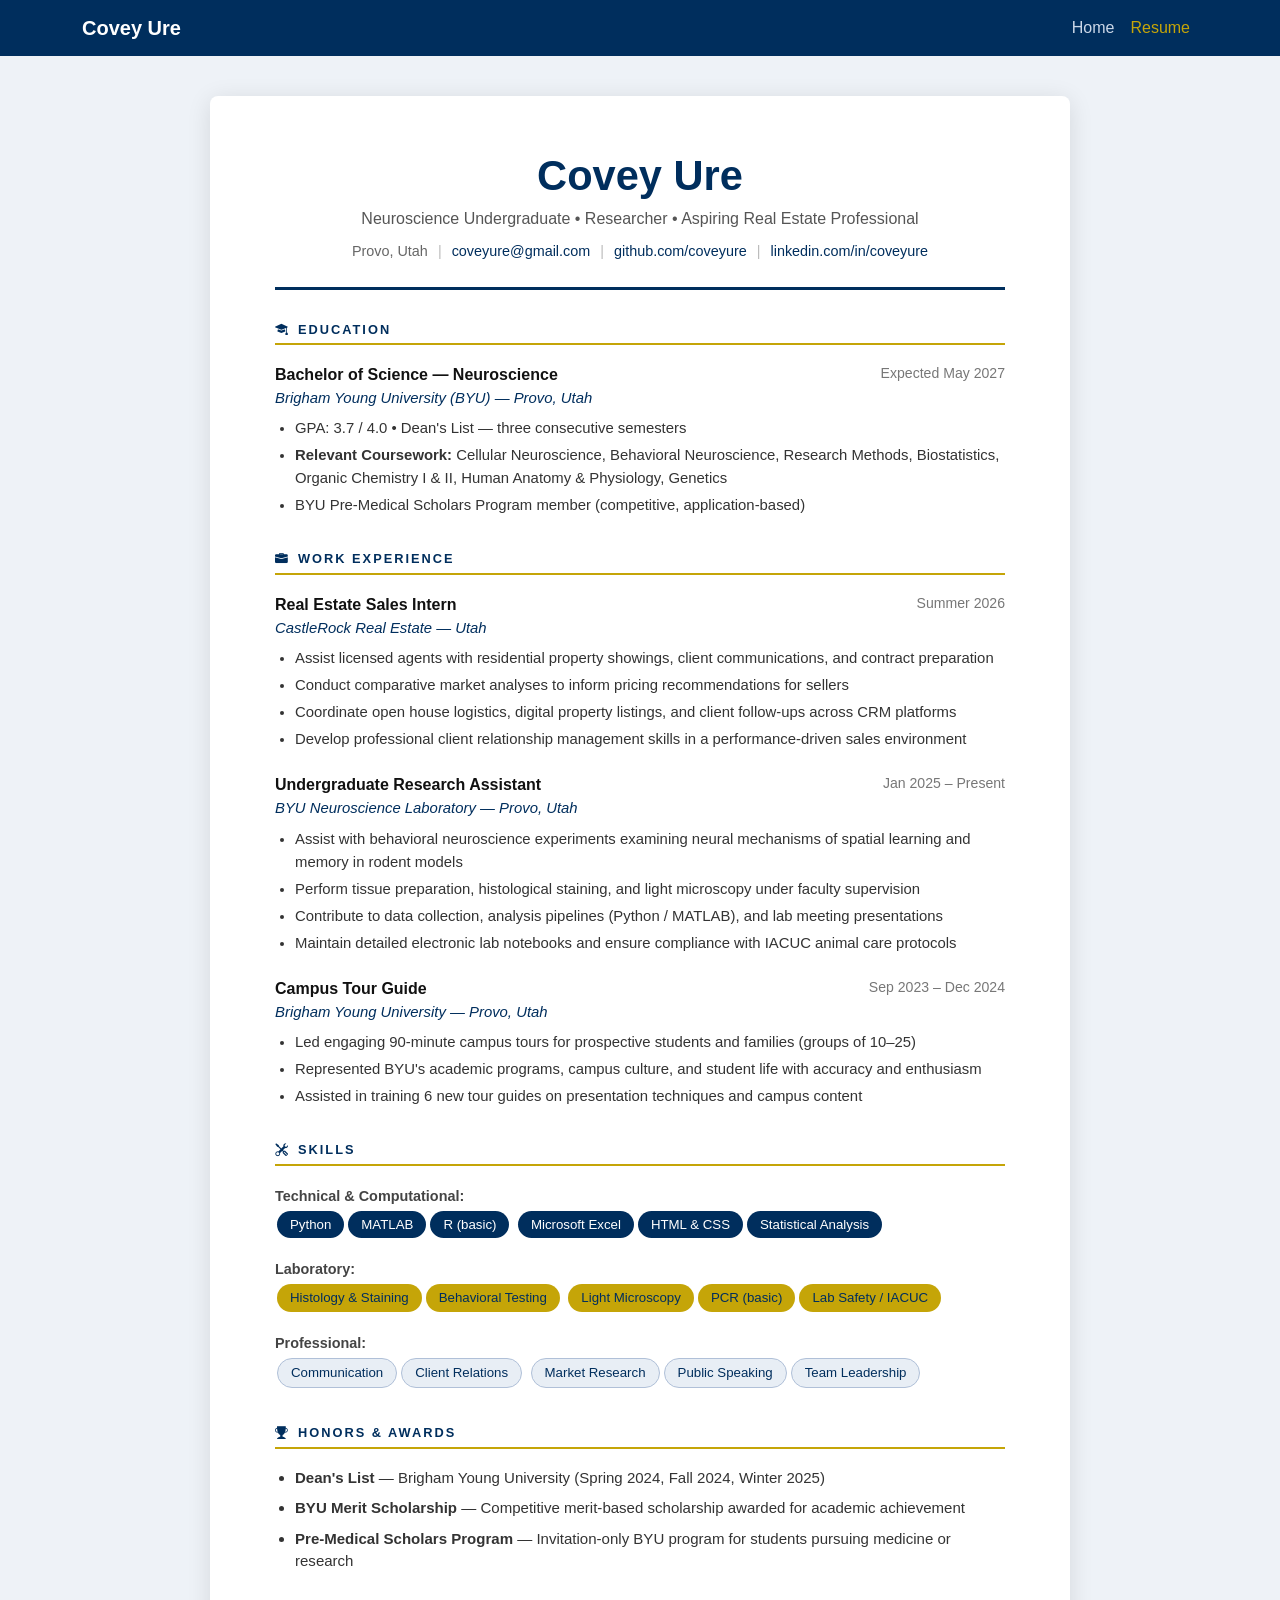
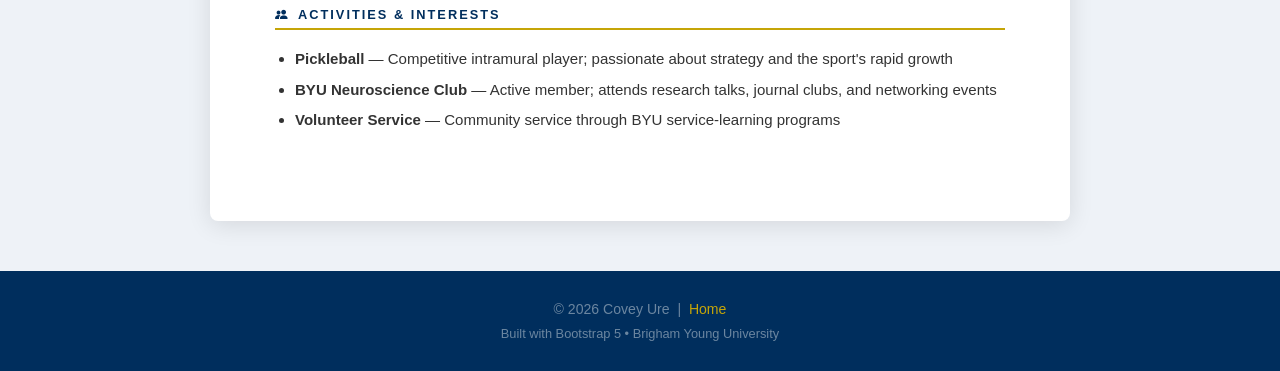
==== resume.html @ a72a949d "Add files via upload" ====
<!DOCTYPE html>
<html lang="en">
<head>
    <meta charset="UTF-8">
    <meta name="viewport" content="width=device-width, initial-scale=1.0">
    <title>Covey Ure | Resume</title>
    <link href="https://cdn.jsdelivr.net/npm/bootstrap@5.3.2/dist/css/bootstrap.min.css" rel="stylesheet">
    <link href="https://cdn.jsdelivr.net/npm/bootstrap-icons@1.11.3/font/bootstrap-icons.css" rel="stylesheet">
    <style>
        :root { --byu-navy: #002E5D; --byu-gold: #C5A508; }
        body { font-family: 'Segoe UI', Arial, sans-serif; background-color: #eef2f7; }
        .navbar { background-color: var(--byu-navy) !important; }
        .navbar-brand { color: #ffffff !important; font-weight: 700; }
        .nav-link { color: #ccd8e8 !important; }
        .nav-link:hover, .nav-link.active { color: var(--byu-gold) !important; }
        .resume-wrapper { max-width: 860px; margin: 40px auto 50px; background-color: #ffffff; padding: 55px 65px; border-radius: 8px; box-shadow: 0 4px 24px rgba(0,0,0,0.11); }
        .resume-header { text-align: center; border-bottom: 3px solid var(--byu-navy); padding-bottom: 24px; margin-bottom: 32px; }
        .resume-header h1 { font-size: 2.6rem; font-weight: 800; color: var(--byu-navy); margin-bottom: 6px; }
        .resume-header .tagline { color: #555; font-size: 1rem; margin-bottom: 10px; }
        .resume-header .contact-line { font-size: 0.9rem; color: #666; }
        .resume-header .contact-line a { color: var(--byu-navy); text-decoration: none; }
        .resume-header .contact-line a:hover { text-decoration: underline; }
        .resume-header .contact-line span { margin: 0 6px; color: #bbb; }
        .section-block { margin-bottom: 34px; }
        .section-block h2 { font-size: 0.8rem; font-weight: 800; text-transform: uppercase; letter-spacing: 2px; color: var(--byu-navy); border-bottom: 2px solid var(--byu-gold); padding-bottom: 6px; margin-bottom: 18px; }
        .entry { margin-bottom: 22px; }
        .entry-top { display: flex; justify-content: space-between; align-items: flex-start; flex-wrap: wrap; gap: 4px; }
        .entry-title { font-weight: 700; font-size: 1rem; color: #111; }
        .entry-org { font-size: 0.93rem; color: var(--byu-navy); font-style: italic; }
        .entry-date { font-size: 0.88rem; color: #777; white-space: nowrap; font-weight: 500; }
        .entry-body { margin-top: 8px; }
        .entry-body ul { margin: 0; padding-left: 20px; color: #333; font-size: 0.93rem; }
        .entry-body ul li { margin-bottom: 4px; line-height: 1.55; }
        .skill-tag { background-color: var(--byu-navy); color: white; padding: 4px 13px; border-radius: 16px; font-size: 0.83rem; margin: 3px 2px; display: inline-block; }
        .skill-tag.gold { background-color: var(--byu-gold); color: var(--byu-navy); }
        .skill-tag.light { background-color: #e8eef5; color: var(--byu-navy); border: 1px solid #b0c0d8; }
        footer { background-color: var(--byu-navy); color: #6b86a0; padding: 28px 0; font-size: 0.88rem; }
        footer a { color: var(--byu-gold); text-decoration: none; }
        footer a:hover { text-decoration: underline; }
        @media (max-width: 650px) { .resume-wrapper { padding: 28px 18px; margin: 15px; } .resume-header h1 { font-size: 1.9rem; } .entry-top { flex-direction: column; } }
    </style>
</head>
<body>
    <nav class="navbar navbar-expand-lg navbar-dark sticky-top">
        <div class="container">
            <a class="navbar-brand" href="index.html">Covey Ure</a>
            <button class="navbar-toggler" type="button" data-bs-toggle="collapse" data-bs-target="#navbarNav">
                <span class="navbar-toggler-icon"></span>
            </button>
            <div class="collapse navbar-collapse" id="navbarNav">
                <ul class="navbar-nav ms-auto">
                    <li class="nav-item"><a class="nav-link" href="index.html">Home</a></li>
                    <li class="nav-item"><a class="nav-link active" href="resume.html">Resume</a></li>
                </ul>
            </div>
        </div>
    </nav>

    <div class="container">
        <div class="resume-wrapper">
            <div class="resume-header">
                <h1>Covey Ure</h1>
                <p class="tagline">Neuroscience Undergraduate &bull; Researcher &bull; Aspiring Real Estate Professional</p>
                <div class="contact-line">
                    Provo, Utah <span>|</span>
                    <a href="mailto:coveyure@gmail.com">coveyure@gmail.com</a> <span>|</span>
                    <a href="https://github.com/coveyure" target="_blank" rel="noopener">github.com/coveyure</a> <span>|</span>
                    <a href="https://www.linkedin.com/" target="_blank" rel="noopener">linkedin.com/in/coveyure</a>
                </div>
            </div>

            <div class="section-block">
                <h2><i class="bi bi-mortarboard-fill me-2"></i>Education</h2>
                <div class="entry">
                    <div class="entry-top">
                        <div>
                            <div class="entry-title">Bachelor of Science &mdash; Neuroscience</div>
                            <div class="entry-org">Brigham Young University (BYU) &mdash; Provo, Utah</div>
                        </div>
                        <div class="entry-date">Expected May 2027</div>
                    </div>
                    <div class="entry-body">
                        <ul>
                            <li>GPA: 3.7 / 4.0 &bull; Dean's List — three consecutive semesters</li>
                            <li><strong>Relevant Coursework:</strong> Cellular Neuroscience, Behavioral Neuroscience, Research Methods, Biostatistics, Organic Chemistry I &amp; II, Human Anatomy &amp; Physiology, Genetics</li>
                            <li>BYU Pre-Medical Scholars Program member (competitive, application-based)</li>
                        </ul>
                    </div>
                </div>
            </div>

            <div class="section-block">
                <h2><i class="bi bi-briefcase-fill me-2"></i>Work Experience</h2>
                <div class="entry">
                    <div class="entry-top">
                        <div>
                            <div class="entry-title">Real Estate Sales Intern</div>
                            <div class="entry-org">CastleRock Real Estate &mdash; Utah</div>
                        </div>
                        <div class="entry-date">Summer 2026</div>
                    </div>
                    <div class="entry-body">
                        <ul>
                            <li>Assist licensed agents with residential property showings, client communications, and contract preparation</li>
                            <li>Conduct comparative market analyses to inform pricing recommendations for sellers</li>
                            <li>Coordinate open house logistics, digital property listings, and client follow-ups across CRM platforms</li>
                            <li>Develop professional client relationship management skills in a performance-driven sales environment</li>
                        </ul>
                    </div>
                </div>
                <div class="entry">
                    <div class="entry-top">
                        <div>
                            <div class="entry-title">Undergraduate Research Assistant</div>
                            <div class="entry-org">BYU Neuroscience Laboratory &mdash; Provo, Utah</div>
                        </div>
                        <div class="entry-date">Jan 2025 &ndash; Present</div>
                    </div>
                    <div class="entry-body">
                        <ul>
                            <li>Assist with behavioral neuroscience experiments examining neural mechanisms of spatial learning and memory in rodent models</li>
                            <li>Perform tissue preparation, histological staining, and light microscopy under faculty supervision</li>
                            <li>Contribute to data collection, analysis pipelines (Python / MATLAB), and lab meeting presentations</li>
                            <li>Maintain detailed electronic lab notebooks and ensure compliance with IACUC animal care protocols</li>
                        </ul>
                    </div>
                </div>
                <div class="entry">
                    <div class="entry-top">
                        <div>
                            <div class="entry-title">Campus Tour Guide</div>
                            <div class="entry-org">Brigham Young University &mdash; Provo, Utah</div>
                        </div>
                        <div class="entry-date">Sep 2023 &ndash; Dec 2024</div>
                    </div>
                    <div class="entry-body">
                        <ul>
                            <li>Led engaging 90-minute campus tours for prospective students and families (groups of 10&ndash;25)</li>
                            <li>Represented BYU's academic programs, campus culture, and student life with accuracy and enthusiasm</li>
                            <li>Assisted in training 6 new tour guides on presentation techniques and campus content</li>
                        </ul>
                    </div>
                </div>
            </div>

            <div class="section-block">
                <h2><i class="bi bi-tools me-2"></i>Skills</h2>
                <div class="mb-3">
                    <strong style="font-size:0.9rem; color:#444;">Technical &amp; Computational:</strong><br>
                    <span class="skill-tag">Python</span><span class="skill-tag">MATLAB</span><span class="skill-tag">R (basic)</span>
                    <span class="skill-tag">Microsoft Excel</span><span class="skill-tag">HTML &amp; CSS</span><span class="skill-tag">Statistical Analysis</span>
                </div>
                <div class="mb-3">
                    <strong style="font-size:0.9rem; color:#444;">Laboratory:</strong><br>
                    <span class="skill-tag gold">Histology &amp; Staining</span><span class="skill-tag gold">Behavioral Testing</span>
                    <span class="skill-tag gold">Light Microscopy</span><span class="skill-tag gold">PCR (basic)</span><span class="skill-tag gold">Lab Safety / IACUC</span>
                </div>
                <div>
                    <strong style="font-size:0.9rem; color:#444;">Professional:</strong><br>
                    <span class="skill-tag light">Communication</span><span class="skill-tag light">Client Relations</span>
                    <span class="skill-tag light">Market Research</span><span class="skill-tag light">Public Speaking</span><span class="skill-tag light">Team Leadership</span>
                </div>
            </div>

            <div class="section-block">
                <h2><i class="bi bi-trophy-fill me-2"></i>Honors &amp; Awards</h2>
                <ul style="font-size:0.94rem; color:#333; padding-left:20px;">
                    <li class="mb-2"><strong>Dean's List</strong> — Brigham Young University (Spring 2024, Fall 2024, Winter 2025)</li>
                    <li class="mb-2"><strong>BYU Merit Scholarship</strong> — Competitive merit-based scholarship awarded for academic achievement</li>
                    <li class="mb-2"><strong>Pre-Medical Scholars Program</strong> — Invitation-only BYU program for students pursuing medicine or research</li>
                </ul>
            </div>

            <div class="section-block">
                <h2><i class="bi bi-people-fill me-2"></i>Activities &amp; Interests</h2>
                <ul style="font-size:0.94rem; color:#333; padding-left:20px;">
                    <li class="mb-2"><strong>Pickleball</strong> — Competitive intramural player; passionate about strategy and the sport's rapid growth</li>
                    <li class="mb-2"><strong>BYU Neuroscience Club</strong> — Active member; attends research talks, journal clubs, and networking events</li>
                    <li class="mb-2"><strong>Volunteer Service</strong> — Community service through BYU service-learning programs</li>
                </ul>
            </div>
        </div>
    </div>

    <footer>
        <div class="container text-center">
            <p class="mb-1">&copy; 2026 Covey Ure &nbsp;|&nbsp; <a href="index.html">Home</a></p>
            <p class="mb-0" style="font-size:0.8rem;">Built with Bootstrap 5 &bull; Brigham Young University</p>
        </div>
    </footer>

    <script src="https://cdn.jsdelivr.net/npm/bootstrap@5.3.2/dist/js/bootstrap.bundle.min.js"></script>
</body>
</html>
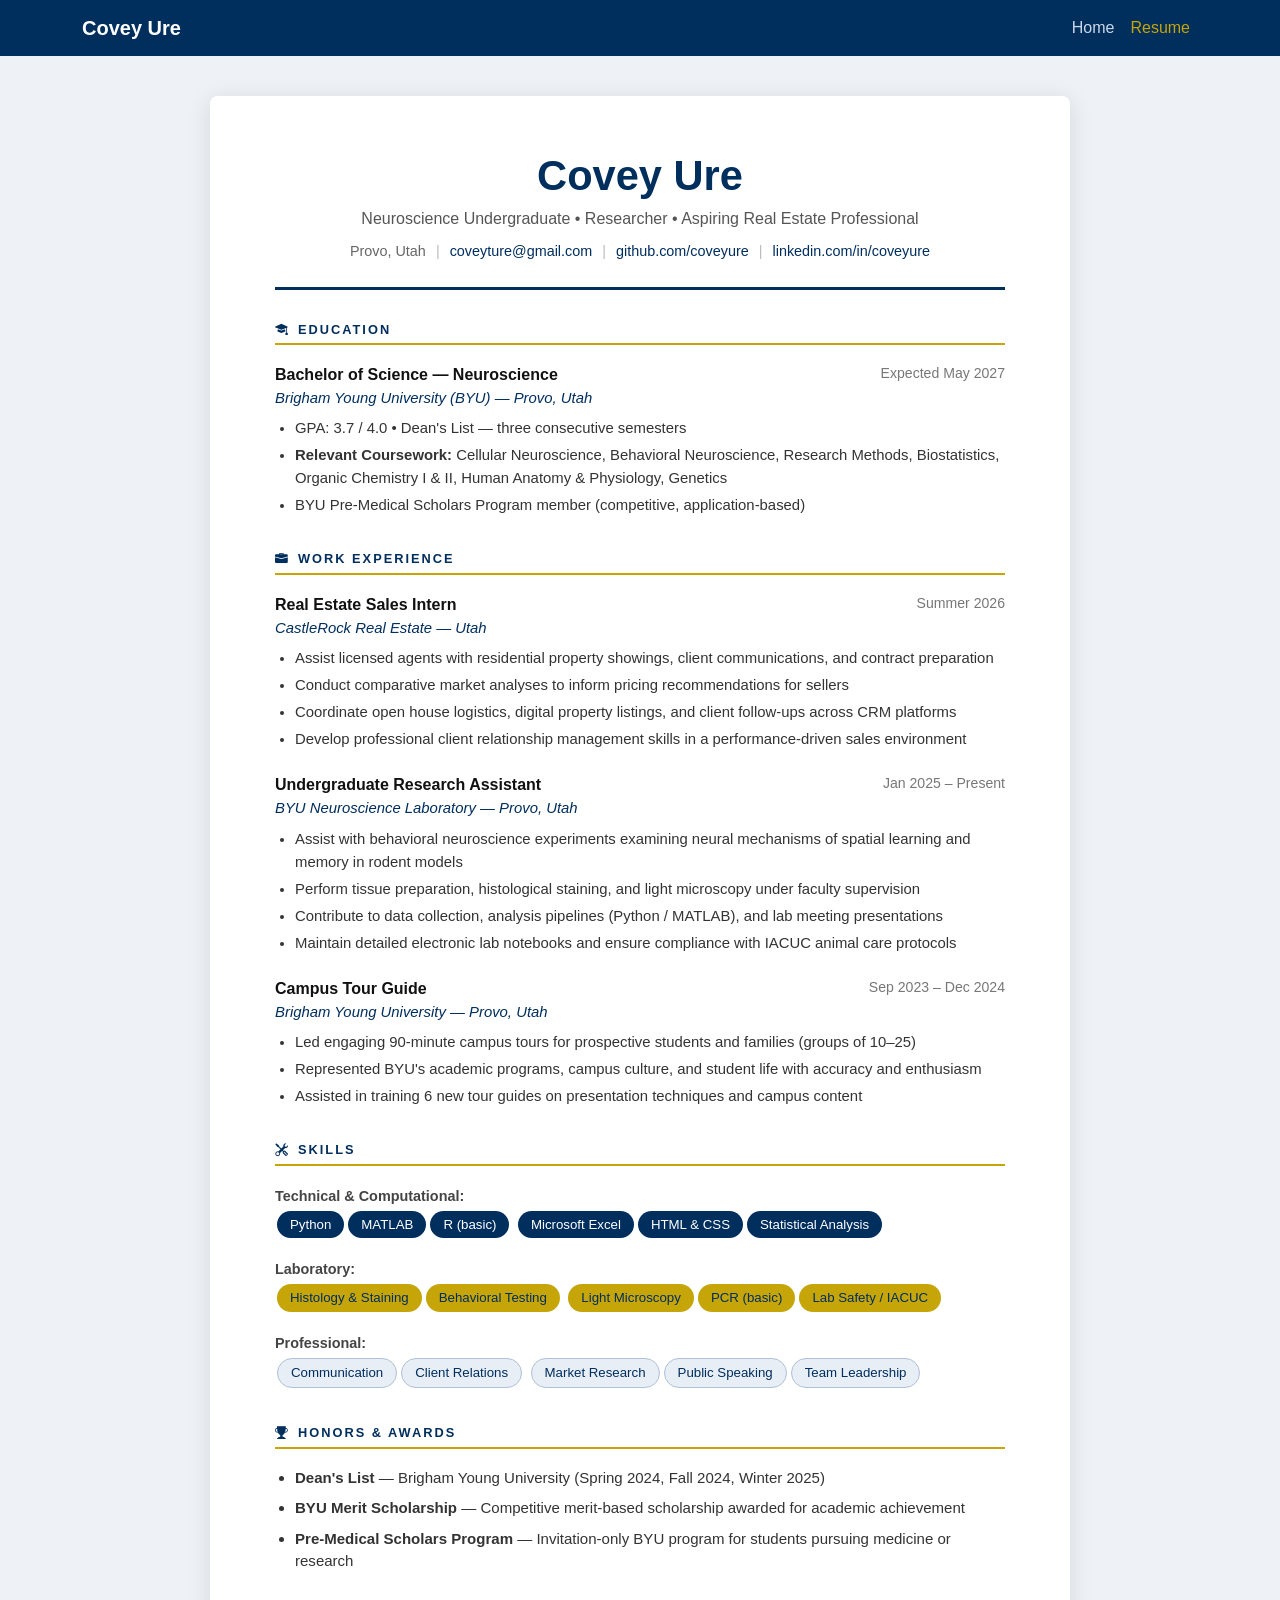
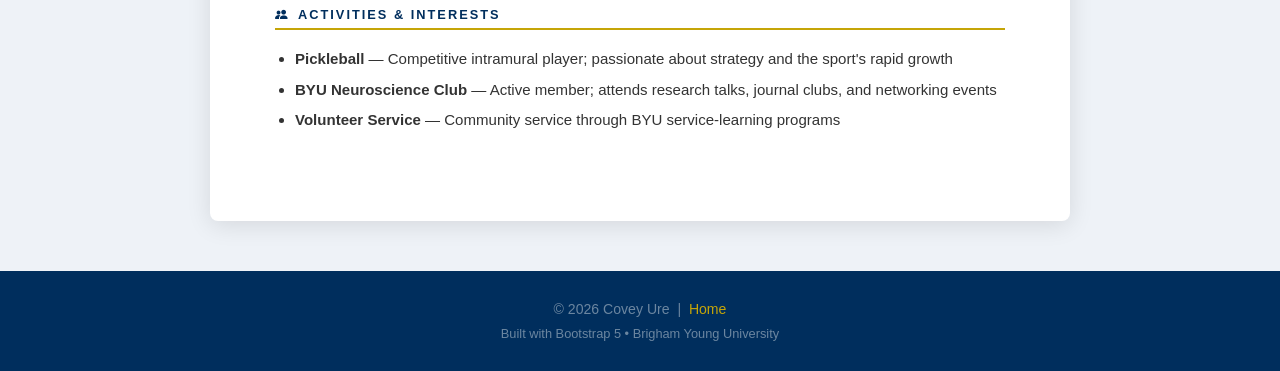
==== commit 3759b336: "Update resume.html" ====
--- a/resume.html
+++ b/resume.html
@@ -63,7 +63,7 @@
                 <p class="tagline">Neuroscience Undergraduate &bull; Researcher &bull; Aspiring Real Estate Professional</p>
                 <div class="contact-line">
                     Provo, Utah <span>|</span>
-                    <a href="mailto:coveyure@gmail.com">coveyure@gmail.com</a> <span>|</span>
+                    <a href="mailto:coveyure@gmail.com">coveyture@gmail.com</a> <span>|</span>
                     <a href="https://github.com/coveyure" target="_blank" rel="noopener">github.com/coveyure</a> <span>|</span>
                     <a href="https://www.linkedin.com/" target="_blank" rel="noopener">linkedin.com/in/coveyure</a>
                 </div>
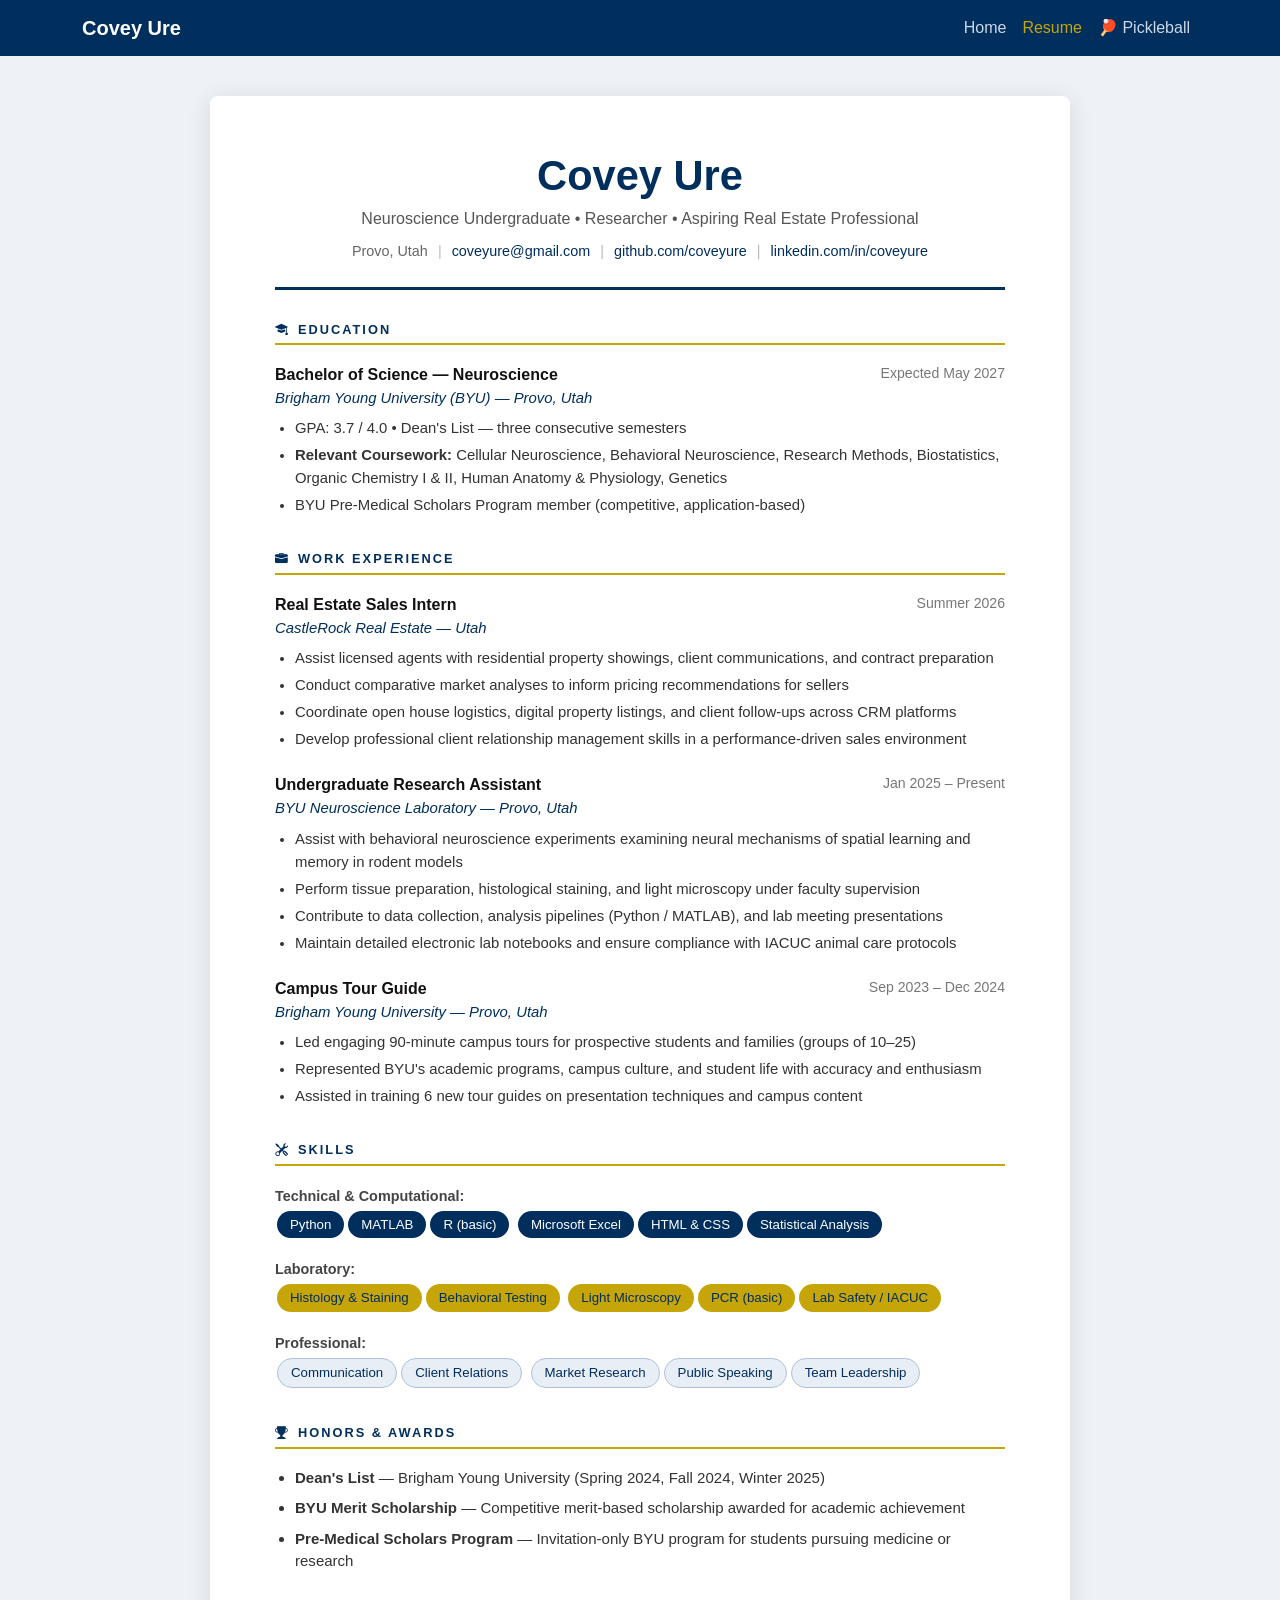
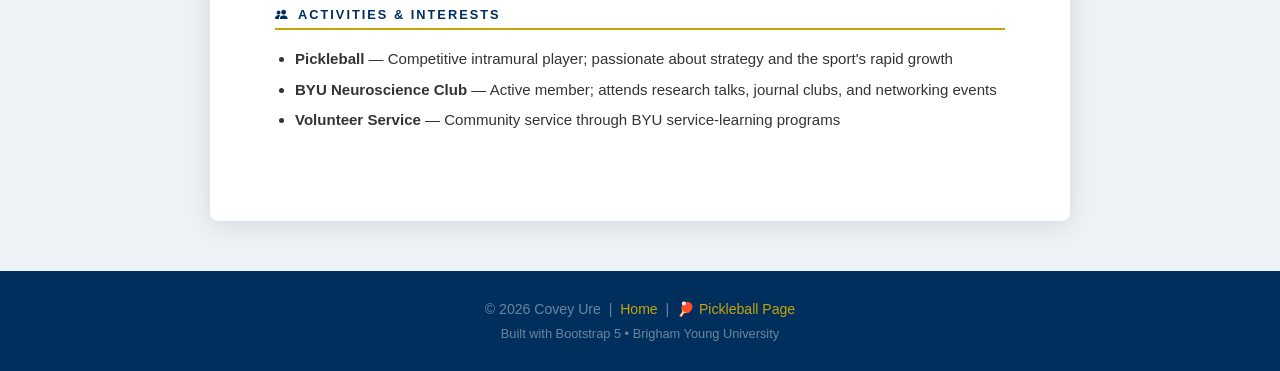
==== commit 8bc58e94: "Add files via upload" ====
--- a/resume.html
+++ b/resume.html
@@ -51,6 +51,7 @@
                 <ul class="navbar-nav ms-auto">
                     <li class="nav-item"><a class="nav-link" href="index.html">Home</a></li>
                     <li class="nav-item"><a class="nav-link active" href="resume.html">Resume</a></li>
+                    <li class="nav-item"><a class="nav-link" href="scratch.html">🏓 Pickleball</a></li>
                 </ul>
             </div>
         </div>
@@ -63,7 +64,7 @@
                 <p class="tagline">Neuroscience Undergraduate &bull; Researcher &bull; Aspiring Real Estate Professional</p>
                 <div class="contact-line">
                     Provo, Utah <span>|</span>
-                    <a href="mailto:coveyure@gmail.com">coveyture@gmail.com</a> <span>|</span>
+                    <a href="mailto:coveyure@gmail.com">coveyure@gmail.com</a> <span>|</span>
                     <a href="https://github.com/coveyure" target="_blank" rel="noopener">github.com/coveyure</a> <span>|</span>
                     <a href="https://www.linkedin.com/" target="_blank" rel="noopener">linkedin.com/in/coveyure</a>
                 </div>
@@ -184,7 +185,7 @@
 
     <footer>
         <div class="container text-center">
-            <p class="mb-1">&copy; 2026 Covey Ure &nbsp;|&nbsp; <a href="index.html">Home</a></p>
+            <p class="mb-1">&copy; 2026 Covey Ure &nbsp;|&nbsp; <a href="index.html">Home</a> &nbsp;|&nbsp; <a href="scratch.html">🏓 Pickleball Page</a></p>
             <p class="mb-0" style="font-size:0.8rem;">Built with Bootstrap 5 &bull; Brigham Young University</p>
         </div>
     </footer>
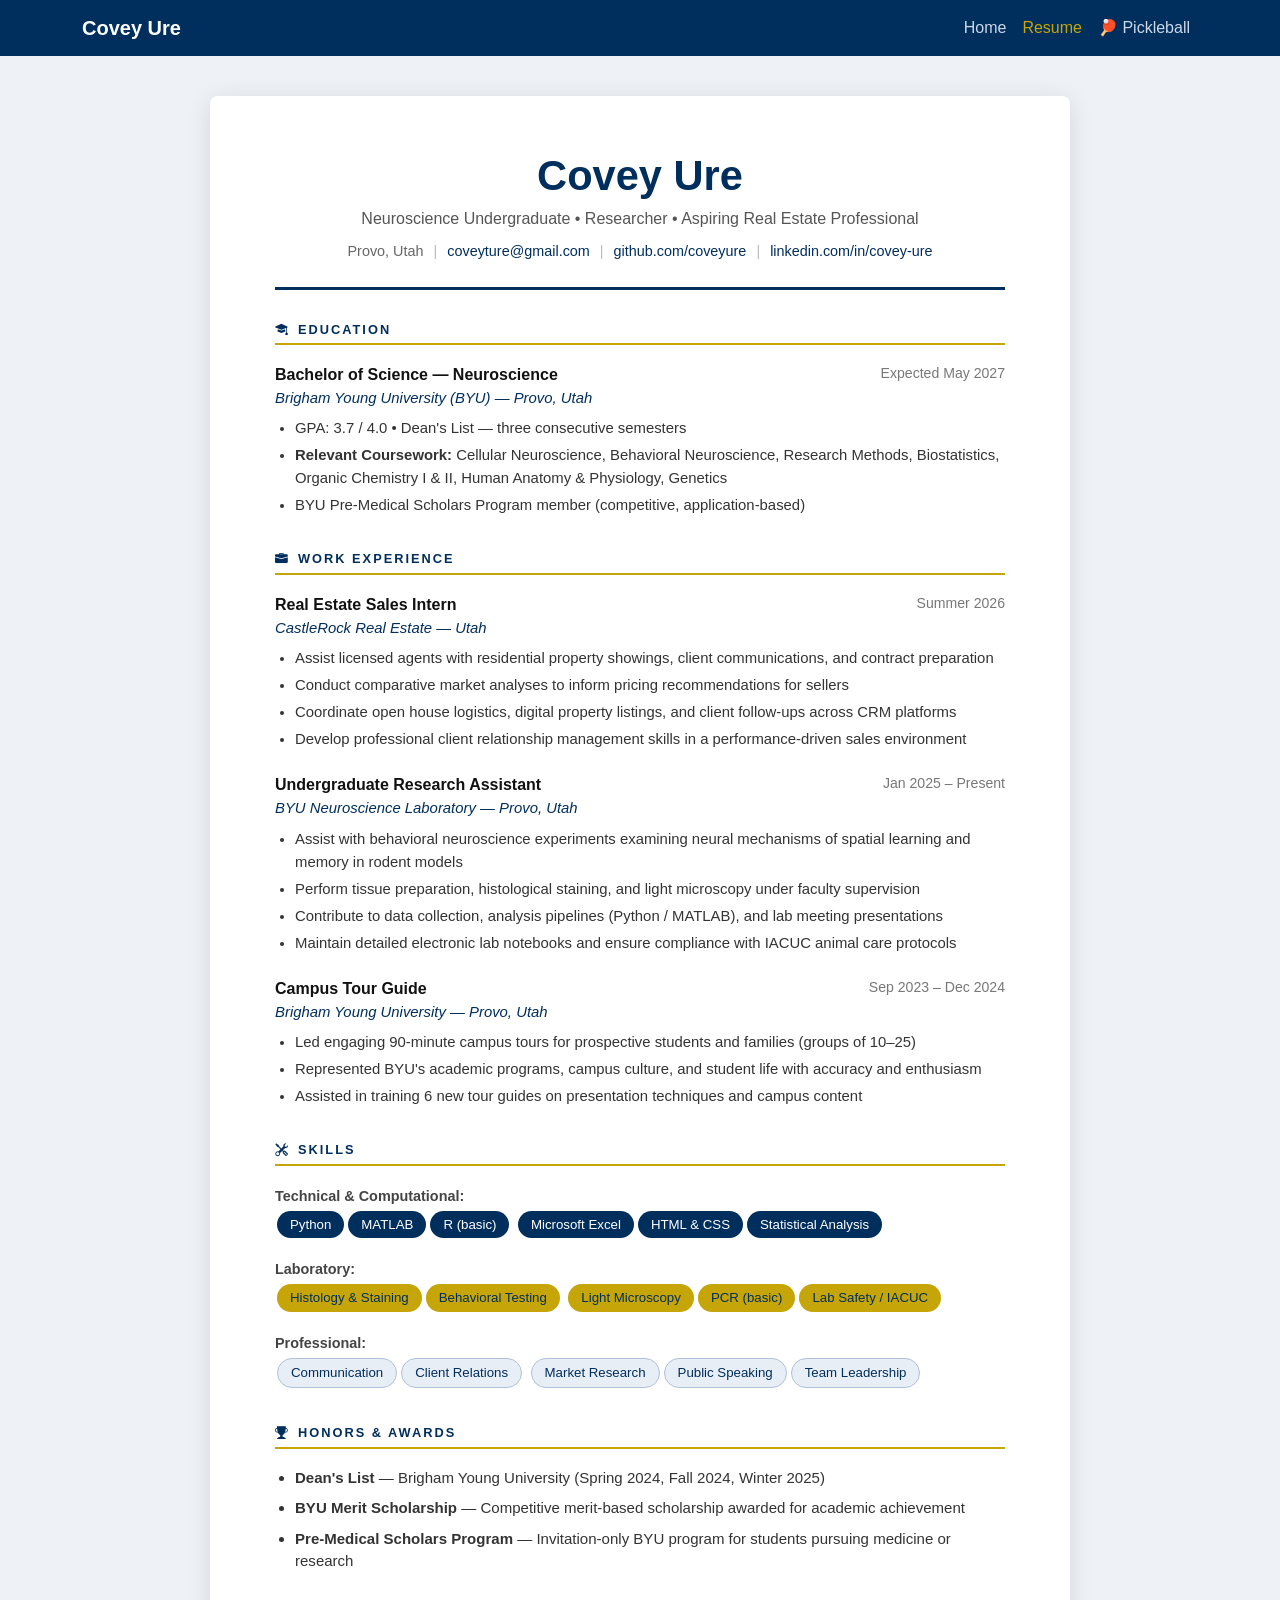
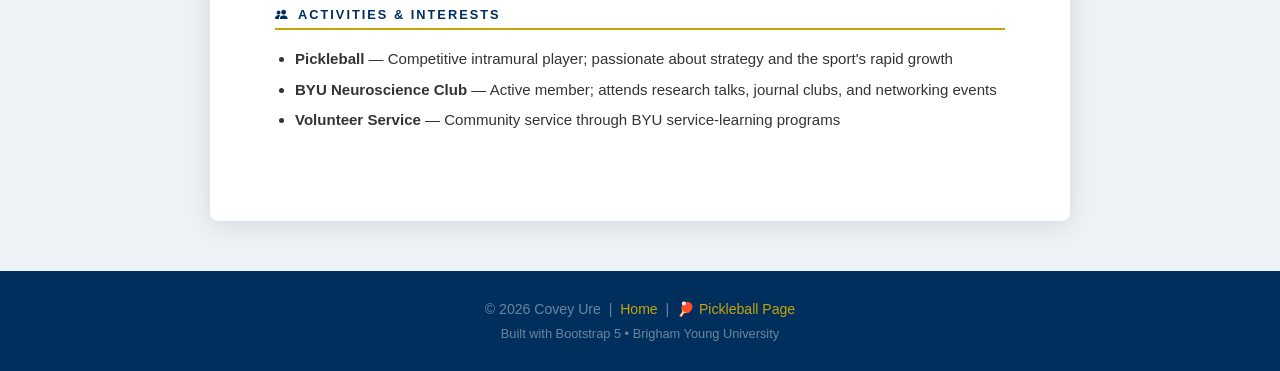
==== commit 2284dfcc: "Add files via upload" ====
--- a/resume.html
+++ b/resume.html
@@ -64,9 +64,9 @@
                 <p class="tagline">Neuroscience Undergraduate &bull; Researcher &bull; Aspiring Real Estate Professional</p>
                 <div class="contact-line">
                     Provo, Utah <span>|</span>
-                    <a href="mailto:coveyure@gmail.com">coveyure@gmail.com</a> <span>|</span>
+                    <a href="mailto:coveyture@gmail.com">coveyture@gmail.com</a> <span>|</span>
                     <a href="https://github.com/coveyure" target="_blank" rel="noopener">github.com/coveyure</a> <span>|</span>
-                    <a href="https://www.linkedin.com/" target="_blank" rel="noopener">linkedin.com/in/coveyure</a>
+                    <a href="https://www.linkedin.com/in/covey-ure-214814396/" target="_blank" rel="noopener">linkedin.com/in/covey-ure</a>
                 </div>
             </div>
 
